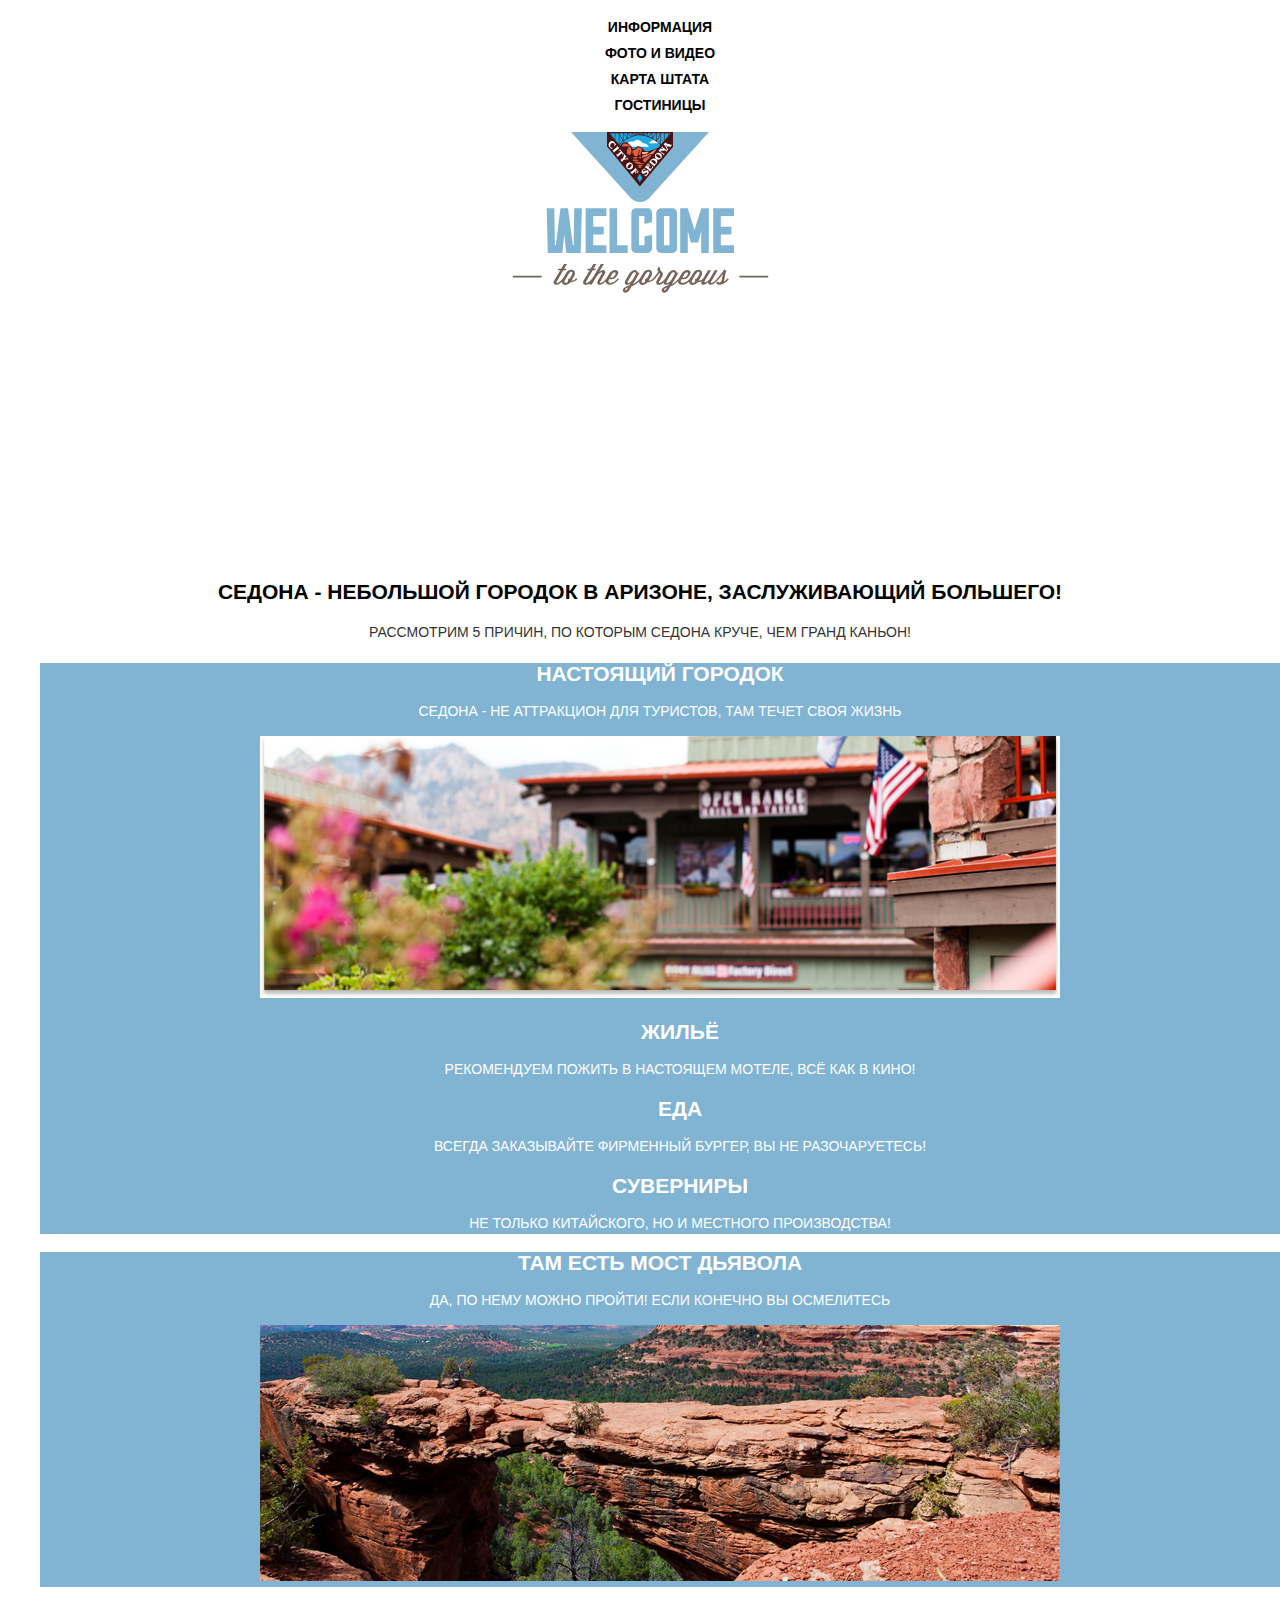
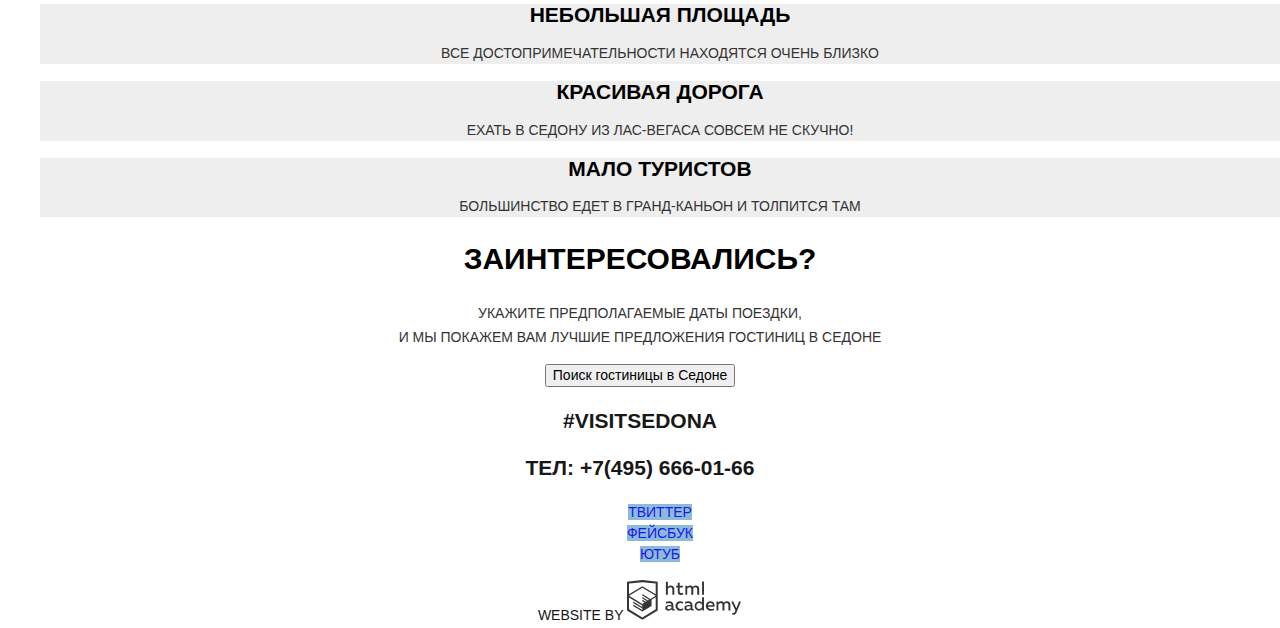
==== index.html @ ed7c3744 "add style file and use it at index page" ====
<!DOCTYPE html>
<html class="page" lang="ru">
  <head>
    <meta charset="utf-8">
    <title>HTML Academy: Седона</title>
    <link rel="stylesheet" type="text/css" href="css/normalize.css">
    <link rel="stylesheet" type="text/css" href="css/style.css">
    <link rel="icon" href="favicon.ico"><!-- 32×32 -->
    <link rel="icon" href="img/favicon/icon.svg" type="image/svg+xml">
    <link rel="apple-touch-icon" href="favicon/apple-touch-icon.png">

  </head>
  <body class="page-body">
    <header class="main-header">
      <nav class="main-navigation">
        <ul class="site-navigation">
          <li><a href="blank.html">Информация</a></li>
          <li><a href="blank.html">Фото и видео</a></li>
          <li><a href="blank.html">Карта штата</a></li>
          <li><a href="catalog.html">Гостиницы</a></li>
        </ul>
      </nav>
      <div class="main-header-logo">
        <img src="img/logo.svg" width="138" height="70" alt="City of Sedona">
      </div>
    </header>
    <main class="container">
      <section class="background">
        <img src="img/welcome.svg" alt="Welcome to gorgeous Sedona" width="457" height="351">
      </section>
      <section class="welcome">
        <h1>Седона - небольшой городок в Аризоне, заслуживающий большего!</h1>
        <p>Рассмотрим 5 причин, по которым Седона круче, чем Гранд Каньон!</p>
      </section>

      <ol class="reasons-list">
        <li class="reason-item reason-item-big">
          <h2>Настоящий городок</h2>
          <p>Седона - не аттракцион для туристов, там течет своя жизнь</p>
          <img src="img/reasons-item1.jpg" alt="Real city" width="800" height="256">
          <ul class="advantages-list">
            <li class="advantage-item">
              <h2>Жильё</h2>
              <p>Рекомендуем пожить в настоящем мотеле, всё как в кино!</p>
            </li>
            <li class="advantage-item">
              <h2>Еда</h2>
              <p>Всегда заказывайте фирменный бургер, вы не разочаруетесь!</p>
            </li>
            <li class="advantage-item">
              <h2>Суверниры</h2>
              <p>Не только китайского, но и местного производства!</p>
            </li>
          </ul>
        </li>
        <li class="reason-item reason-item-big">
          <h2>Там есть мост дьявола</h2>
          <p>Да, по нему можно пройти! Если конечно вы осмелитесь</p>
          <img src="img/reasons-item2.jpg" alt="Devil's bridge" width="800" height="256">
        </li>
        <li class="reason-item reason-item-small">
          <h2>Небольшая площадь</h2>
          <p>Все достопримечательности находятся очень близко</p>
        </li>
        <li class="reason-item reason-item-small">
          <h2>Красивая дорога</h2>
          <p>Ехать в Седону из Лас-Вегаса совсем не скучно!</p>
        </li>
        <li class="reason-item reason-item-small">
          <h2>Мало туристов</h2>
          <p>Большинство едет в Гранд-Каньон и толпится там</p>
        </li>
      </ol>
      <section class="interest">
        <h3>Заинтересовались?</h3>
        <p>Укажите предполагаемые даты поездки,<br>
          и мы покажем вам лучшие предложения гостиниц в Седоне</p>
        <button type="button">Поиск гостиницы в Седоне</button>
      </section>
      <section>
        <!-- Тут будет форма поиска гостиниц и карта -->
      </section>
    </main>
    <footer class="main-footer">
      <div class="contacts">
        <p>#VISITSEDONA</p>
        <p>ТЕЛ: <a class="contacts-phone" href="tel:+74956660166">+7(495) 666-01-66</a></p>
      </div>
      <div class="social-networks">
        <ul>
          <li>
            <a class="social-button" href="blank.html">Твиттер</a>
          </li>
          <li>
            <a class="social-button" href="blank.html">Фейсбук</a>
          </li>
          <li>
            <a class="social-button" href="blank.html">Ютуб</a>
          </li>
        </ul>
      </div>
      <div class="copyright">
        <span>Website by</span>
        <a href="https://htmlacademy.ru/intensive/htmlcss">
          <img src="img/logo-htmlacademy.svg" alt="htmlacademy" width="115" height="41">
        </a>
      </div>
    </footer>
  </body>
</html>
---- css/style.css ----
@font-face {
  font-family: "PT Sans";
  src: local("PT Sans"),
  url("../fonts/PTSans.woff2") format("woff2"),
  url("../fonts/PTSans.woff2") format("woff");
  font-weight: 400;
  font-style: normal;
}

@font-face {
  font-family: "PT Sans";
  src: local("PT Sans Bold"),
  url("../fonts/PTSans-Bold.woff2") format("woff2"),
  url("../fonts/PTSans-Bold.woff") format("woff");
  font-weight: 700;
  font-style: normal;
}

/* Variables */

:root {
  --basic-black: #000000;
  --basic-white: #FFFFFF;
  --basic-text: #333333;
  --basic-light: #81B3D2;
  --basic-disabled: #6A6A6A;
  --basic-neutral: #EEEEEE;
  --button-light-hover: #669EC0;
  --button-light-active: #5496BD;
  --basic-dark: #766357;
  --button-dark-hover: #604E43;
  --button-dark-active: #503E33;
  --basic-extra-dark: #231F20;
  --basic-extra-light: #BDBBBC;
  --basic-icon: #A9A9A9;
  --search-input: #F2F2F2;
  --search-input-hover: #EBEBEB;
  --search-input-focus: #E5E5E5;
  --range-dark: #ABABAB;
  --sort-button: #CACACA;
  --rating-text: #666666;
}


/* Global */

.page-body {
  min-width: 1200px;
  font-family: "PT Sans", Arial, sans-serif;
  font-size: 14px;
  line-height: 21px;
  font-weight: 400;
  text-transform: uppercase;
  text-align: center;
  color: var(--basic-text);
  background-color: var(--basic-white);
}

a {
  text-decoration: none;
}

img {
  max-width: 100%;
  height: auto;
}




/* Main navigation */

.site-navigation {
  list-style: none;
}

.site-navigation a {
  line-height: 26px;
  font-weight: 700;
  color: var(--basic-black);
}

.site-navigation a:hover {
  color: var(--basic-light);
}

.site-navigation a:focus {
  color: var(--basic-black);
  opacity: 30%;
}

/* Welcome */

h1 {
  font-size: 21px;
  line-height: 26px;
  font-weight: 700;
  color: var(--basic-black);
}

.welcome p {
  line-height: 26px;
}

/* Reasons */

h2 {
  font-size: 21px;
  font-weight: 700;
  color: var(--basic-black);
}

.reasons-list, .advantages-list {
  list-style: none;
}

.reason-item-big {
  color: var(--basic-white);
  background-color: var(--basic-light);
}

.reason-item-big h2 {
  color: var(--basic-white);
}

.reason-item-small {
  background-color: var(--basic-neutral);
}

/* Interest */

.interest {
  line-height: 24px;
}

h3 {
  font-size: 30px;
  font-weight: 700;
  color: var(--basic-black);
}

/* Footer */

.main-footer {
  background-color: var(--basic-white);
  opacity: 90%;
}

.contacts {
  font-size: 21px;
  line-height: 26px;
  font-weight: 700;
  color: var(--basic-black);
}

.contacts a {
  color: var(--basic-black);
}

.social-networks ul {
  list-style: none;
}

.social-button {
  background-color: var(--basic-light);
}

.social-button:hover,
.social-button:focus {
  background-color: var(--button-light-hover);
}

.social-button:active {
  background-color: var(--button-light-active);
}


.copyright {
  line-height: 26px;
  color: var(--basic-black);
}
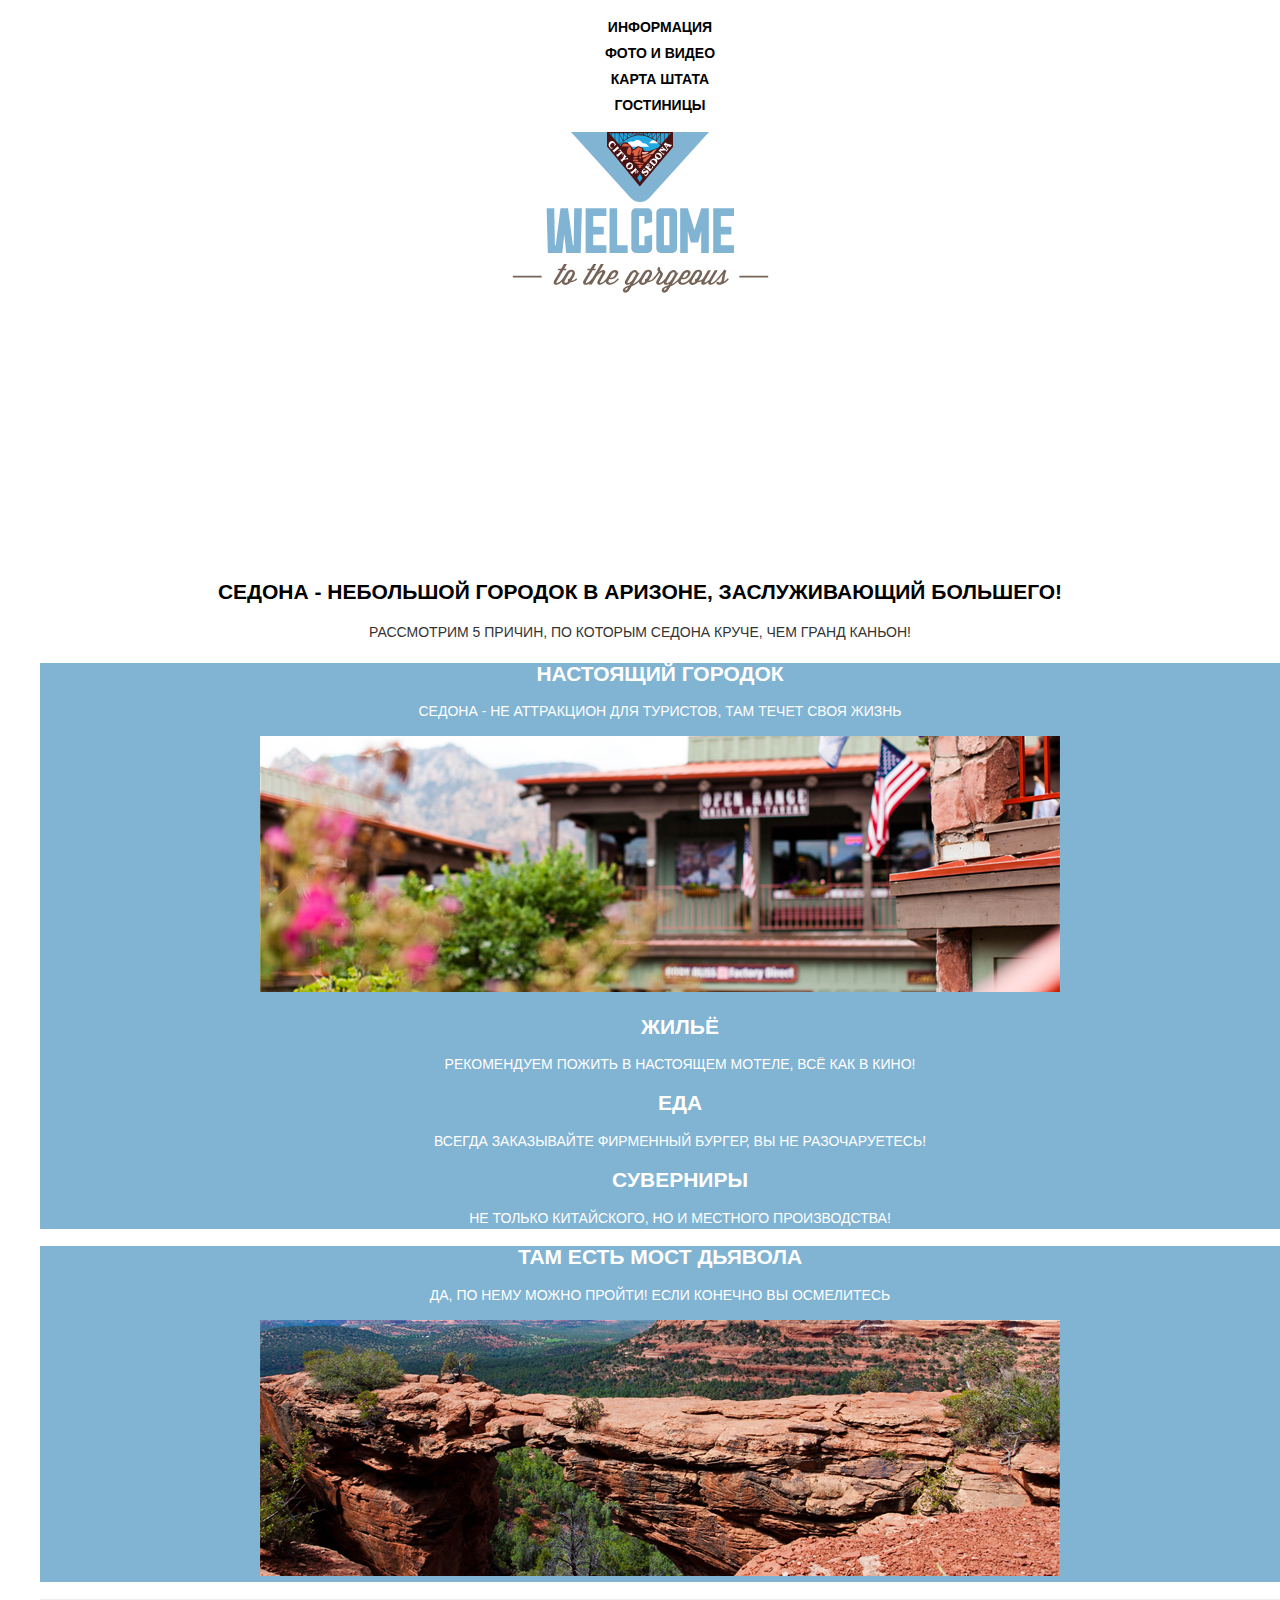
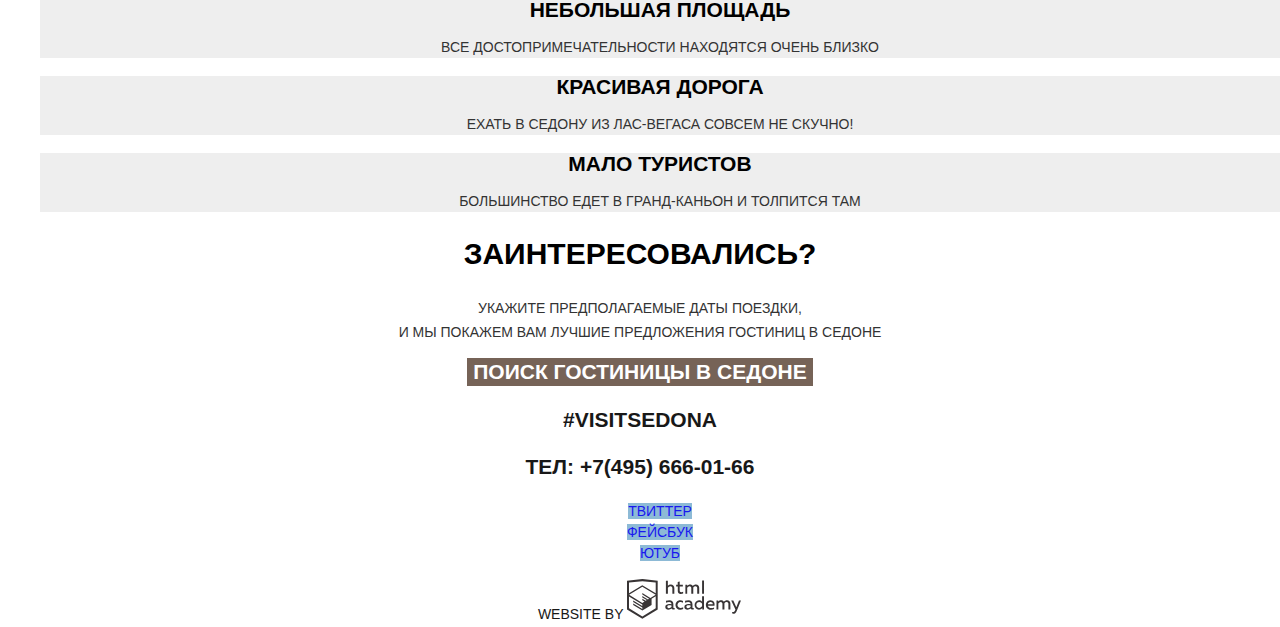
==== commit 6408e715: "add style for button and dark button" ====
--- a/index.html
+++ b/index.html
@@ -75,7 +75,7 @@
         <h3>Заинтересовались?</h3>
         <p>Укажите предполагаемые даты поездки,<br>
           и мы покажем вам лучшие предложения гостиниц в Седоне</p>
-        <button type="button">Поиск гостиницы в Седоне</button>
+        <button class="button button-dark" type="button"><span>Поиск гостиницы в Седоне</span></button>
       </section>
       <section>
         <!-- Тут будет форма поиска гостиниц и карта -->
--- a/css/style.css
+++ b/css/style.css
@@ -80,11 +80,12 @@
   color: var(--basic-black);
 }
 
-.site-navigation a:hover {
+.site-navigation a:hover,
+.site-navigation a:focus {
   color: var(--basic-light);
 }
 
-.site-navigation a:focus {
+.site-navigation a:active {
   color: var(--basic-black);
   opacity: 30%;
 }
@@ -139,6 +140,35 @@
   color: var(--basic-black);
 }
 
+.button {
+  font: inherit;
+  color: var(--basic-white);
+  font-weight: 700;
+  text-transform: uppercase;
+  text-align: center;
+  vertical-align: middle;
+  border: none;
+}
+
+.button-dark {
+  font-size: 21px;
+  line-height: 26px;
+  background-color: var(--basic-dark);
+}
+
+.button-dark:hover,
+.button-dark:focus {
+  background-color: var(--button-dark-hover);
+}
+
+.button-dark:active {
+  background-color: var(--button-dark-active);
+}
+
+.button-dark:active span {
+  opacity: 30%;
+}
+
 /* Footer */
 
 .main-footer {
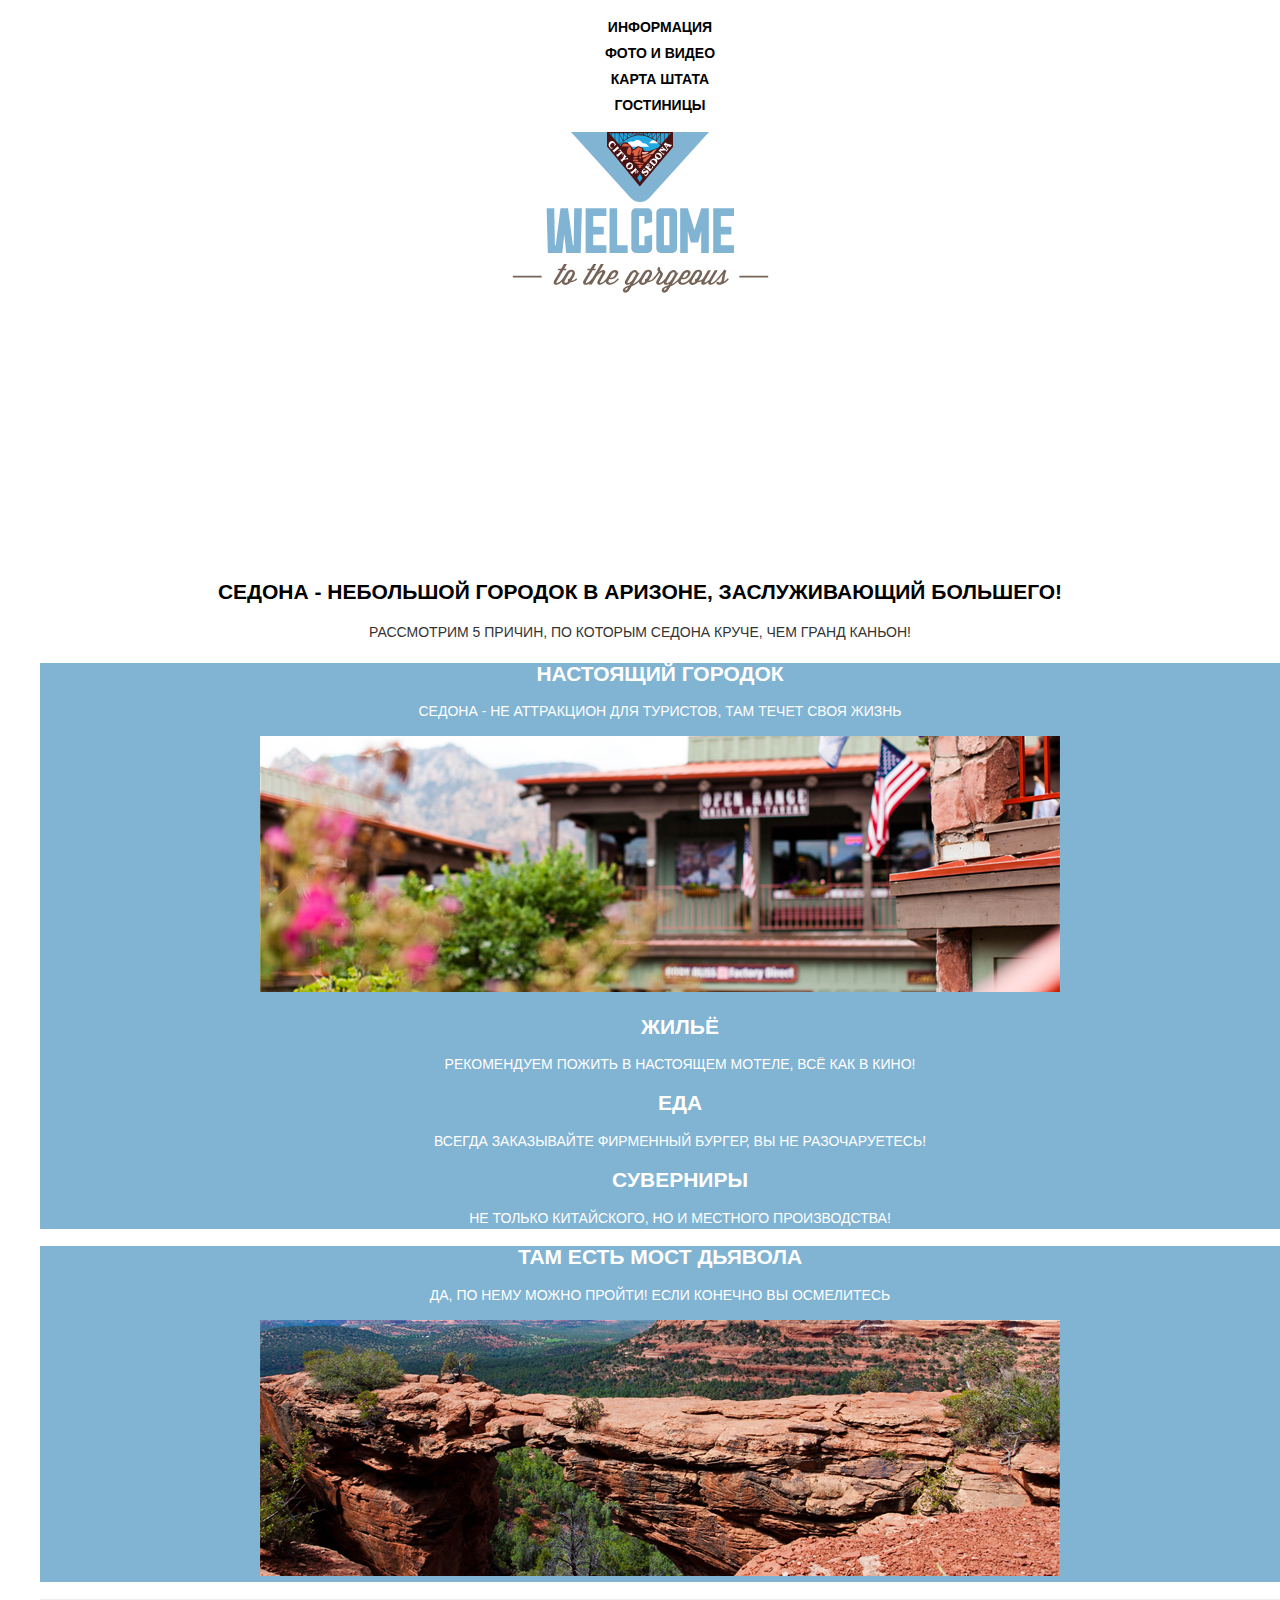
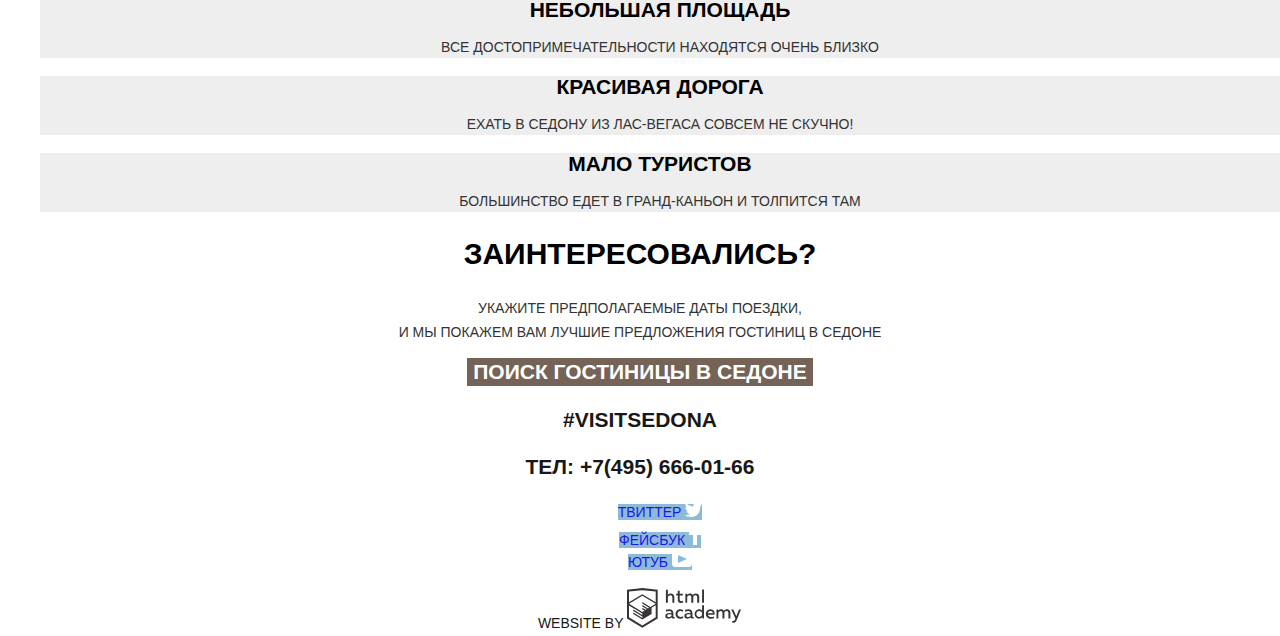
==== commit baa2572d: "try to use svg in social icons" ====
--- a/index.html
+++ b/index.html
@@ -89,13 +89,31 @@
       <div class="social-networks">
         <ul>
           <li>
-            <a class="social-button" href="blank.html">Твиттер</a>
+            <a class="social-button" href="blank.html">
+              <span>Твиттер</span>
+              <!-- <img src="img/icons/twitter.svg" width="17" height="16" alt="Твиттер"> -->
+              <svg width="17" height="16" viewBox="0 0 17 16" fill="none" xmlns="http://www.w3.org/2000/svg">
+                <path d="M10.95 1.14409C12.635 0.648089 13.934 1.41409 14.527 2.32309C15.2 2.09209 15.858 1.84209 16.538 1.61509C16.5249 2.30145 16.2117 2.94761 15.681 3.38309C16.366 3.55309 16.985 2.89209 16.985 2.89209C16.816 3.89209 15.979 4.68009 15.422 4.91609C15.191 11.6661 12.247 16.1331 5.34498 15.9981H4.89898C4.48898 15.9981 0.734977 15.5381 0.000976562 14.1111C2.27198 14.3071 3.89398 13.6891 4.69398 12.9341C3.73398 12.6341 2.01498 12.4571 1.71498 9.98409C2.06398 10.0901 2.27898 10.2121 2.90498 10.1031C1.70498 9.24709 0.373977 8.53009 0.447977 6.33009C0.732977 6.65809 1.51498 6.86609 1.78798 6.80209C1.08498 6.56109 -0.182023 3.44209 0.893977 1.85009C2.71198 3.70409 4.62898 5.45609 8.04598 5.62309C8.25398 3.33009 9.18298 1.79309 10.95 1.14409Z" fill="white"/>
+                </svg>
+            </a>
           </li>
           <li>
-            <a class="social-button" href="blank.html">Фейсбук</a>
+            <a class="social-button" href="blank.html">
+              <span>Фейсбук</span>
+              <!-- <img src="img/icons/facebook.svg" width="12" height="22" alt="Фейсбук"> -->
+              <svg width="12" height="22" viewBox="0 0 12 22" fill="none" xmlns="http://www.w3.org/2000/svg">
+                <path d="M12 4V0H8C5.79086 0 4 1.79086 4 4V8H0V12H4V22H8V12H12V8H8V4H12Z" fill="white"/>
+                </svg>
+            </a>
           </li>
           <li>
-            <a class="social-button" href="blank.html">Ютуб</a>
+            <a class="social-button" href="blank.html">
+              <span>Ютуб</span>
+              <!-- <img src="img/icons/youtube.svg" width="20" height="16" alt="Ютуб"> -->
+              <svg width="20" height="16" viewBox="0 0 20 16" fill="none" xmlns="http://www.w3.org/2000/svg">
+                <path fill-rule="evenodd" clip-rule="evenodd" d="M3 0H17C18.65 0 20 1.35 20 3V13C20 14.65 18.65 16 17 16H3C1.35 16 0 14.65 0 13V3C0 1.35 1.35 0 3 0ZM6.027 4.002V11.998L15.014 8L6.027 4.002Z" fill="white"/>
+                </svg>
+            </a>
           </li>
         </ul>
       </div>
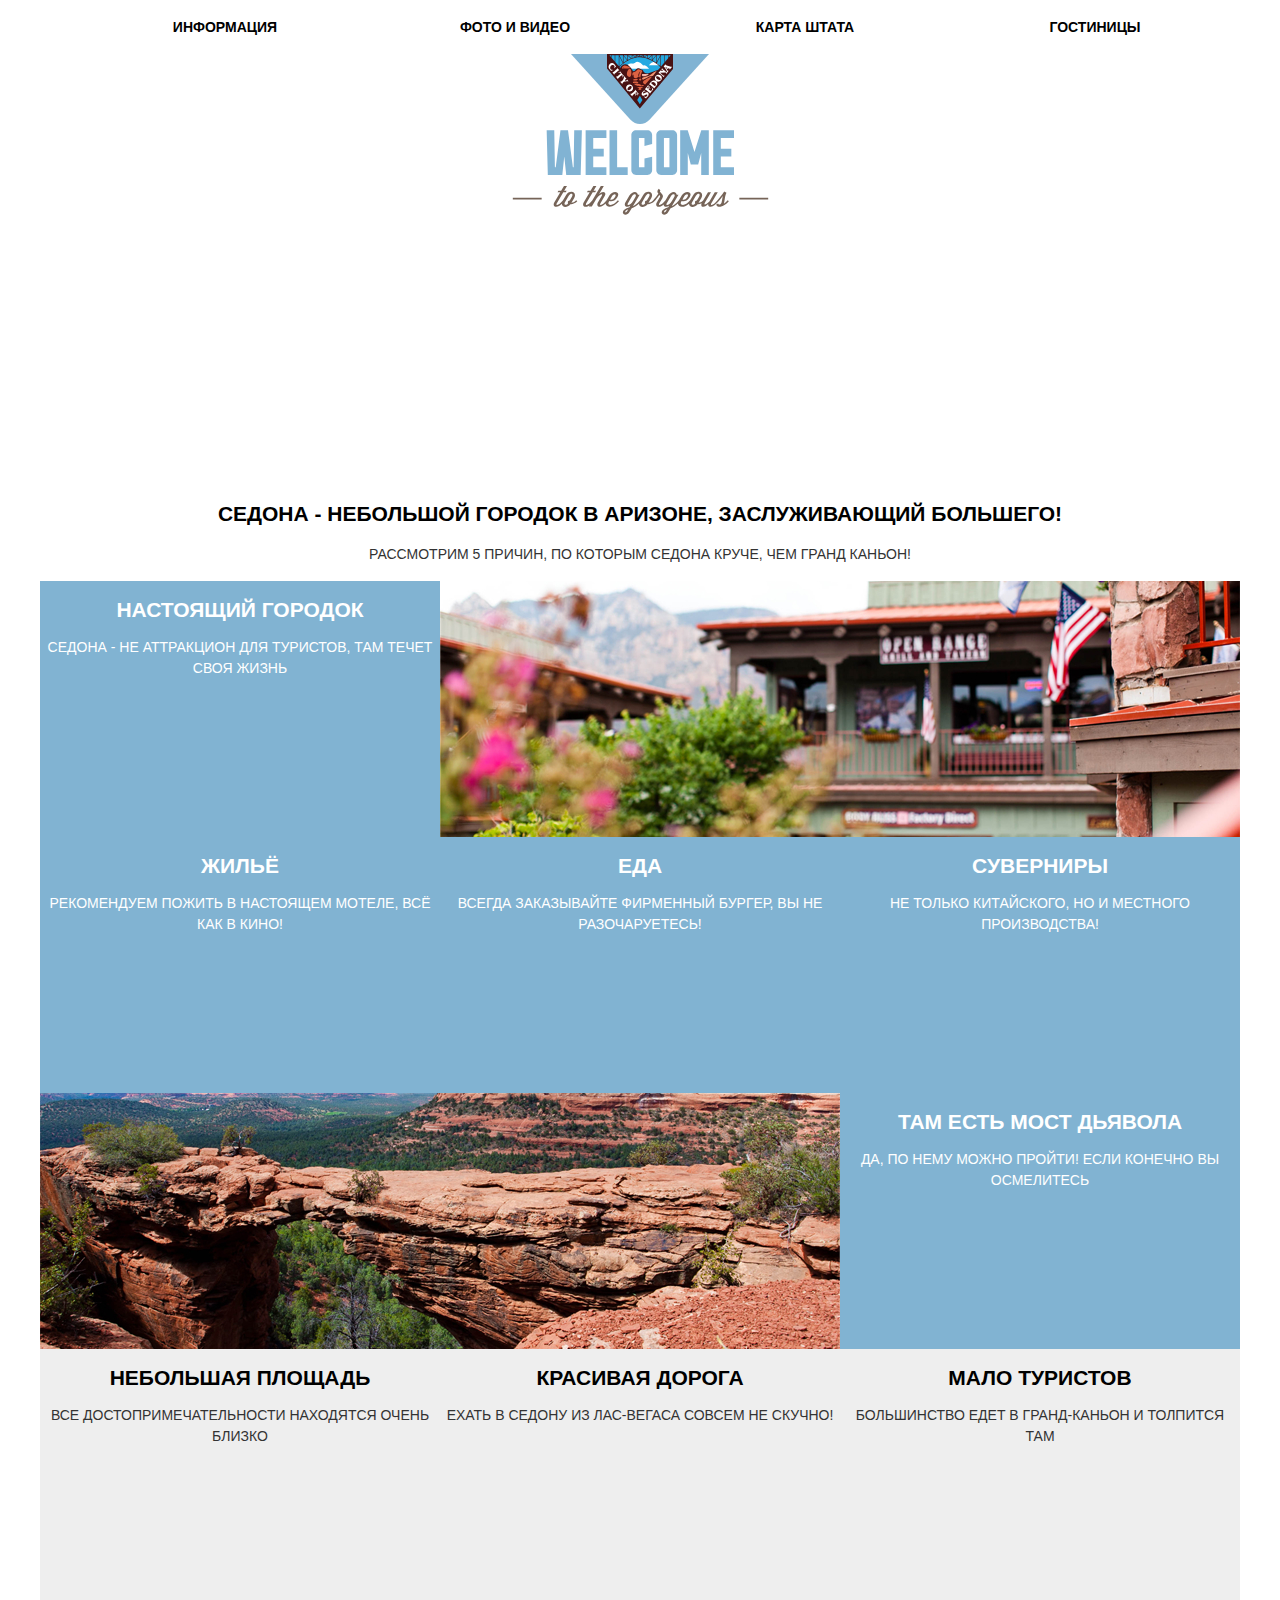
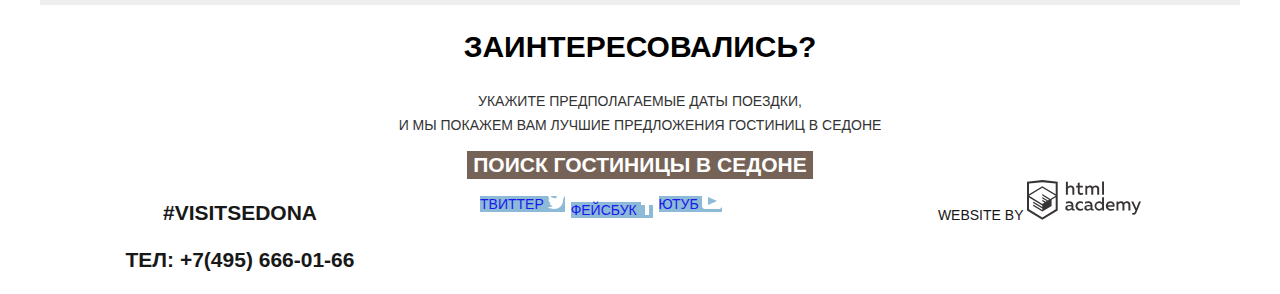
==== commit 1598dd23: "use grid for index" ====
--- a/index.html
+++ b/index.html
@@ -1,18 +1,18 @@
 <!DOCTYPE html>
 <html class="page" lang="ru">
   <head>
-    <meta charset="utf-8">
+    <meta charset="utf-8" />
     <title>HTML Academy: Седона</title>
-    <link rel="stylesheet" type="text/css" href="css/normalize.css">
-    <link rel="stylesheet" type="text/css" href="css/style.css">
-    <link rel="icon" href="favicon.ico"><!-- 32×32 -->
-    <link rel="icon" href="img/favicon/icon.svg" type="image/svg+xml">
-    <link rel="apple-touch-icon" href="favicon/apple-touch-icon.png">
-
+    <link rel="stylesheet" type="text/css" href="css/normalize.css" />
+    <link rel="stylesheet" type="text/css" href="css/style.css" />
+    <link rel="icon" href="favicon.ico" />
+    <!-- 32×32 -->
+    <link rel="icon" href="img/favicon/icon.svg" type="image/svg+xml" />
+    <link rel="apple-touch-icon" href="favicon/apple-touch-icon.png" />
   </head>
   <body class="page-body">
     <header class="main-header">
-      <nav class="main-navigation">
+      <nav class="main-navigation ">
         <ul class="site-navigation">
           <li><a href="blank.html">Информация</a></li>
           <li><a href="blank.html">Фото и видео</a></li>
@@ -21,12 +21,17 @@
         </ul>
       </nav>
       <div class="main-header-logo">
-        <img src="img/logo.svg" width="138" height="70" alt="City of Sedona">
+        <img src="img/logo.svg" width="138" height="70" alt="City of Sedona" />
       </div>
     </header>
     <main class="container">
       <section class="background">
-        <img src="img/welcome.svg" alt="Welcome to gorgeous Sedona" width="457" height="351">
+        <img
+          src="img/welcome.svg"
+          alt="Welcome to gorgeous Sedona"
+          width="457"
+          height="351"
+        />
       </section>
       <section class="welcome">
         <h1>Седона - небольшой городок в Аризоне, заслуживающий большего!</h1>
@@ -34,10 +39,19 @@
       </section>
 
       <ol class="reasons-list">
-        <li class="reason-item reason-item-big">
-          <h2>Настоящий городок</h2>
-          <p>Седона - не аттракцион для туристов, там течет своя жизнь</p>
-          <img src="img/reasons-item1.jpg" alt="Real city" width="800" height="256">
+        <li class="reason-item-big">
+          <div class="reasons-container real-city">
+            <div class="reason-item">
+              <h2>Настоящий городок</h2>
+              <p>Седона - не аттракцион для туристов, там течет своя жизнь</p>
+            </div>
+            <img
+              src="img/reasons-item1.jpg"
+              alt="Real city"
+              width="800"
+              height="256"
+            />
+          </div>
           <ul class="advantages-list">
             <li class="advantage-item">
               <h2>Жильё</h2>
@@ -53,75 +67,132 @@
             </li>
           </ul>
         </li>
-        <li class="reason-item reason-item-big">
-          <h2>Там есть мост дьявола</h2>
-          <p>Да, по нему можно пройти! Если конечно вы осмелитесь</p>
-          <img src="img/reasons-item2.jpg" alt="Devil's bridge" width="800" height="256">
+
+        <li class="reason-item-big reason-item-reverse">
+          <div class="reasons-container devils-bridge">
+            <img
+              src="img/reasons-item2.jpg"
+              alt="Devil's bridge"
+              width="800"
+              height="256"
+            />
+            <div class="reason-item">
+              <h2>Там есть мост дьявола</h2>
+              <p>Да, по нему можно пройти! Если конечно вы осмелитесь</p>
+            </div>
+          </div>
         </li>
-        <li class="reason-item reason-item-small">
-          <h2>Небольшая площадь</h2>
-          <p>Все достопримечательности находятся очень близко</p>
-        </li>
-        <li class="reason-item reason-item-small">
-          <h2>Красивая дорога</h2>
-          <p>Ехать в Седону из Лас-Вегаса совсем не скучно!</p>
-        </li>
-        <li class="reason-item reason-item-small">
-          <h2>Мало туристов</h2>
-          <p>Большинство едет в Гранд-Каньон и толпится там</p>
-        </li>
+        <div class="reasons-container">
+          <li class="reason-item reason-item-small">
+            <h2>Небольшая площадь</h2>
+            <p>Все достопримечательности находятся очень близко</p>
+          </li>
+          <li class="reason-item reason-item-small">
+            <h2>Красивая дорога</h2>
+            <p>Ехать в Седону из Лас-Вегаса совсем не скучно!</p>
+          </li>
+          <li class="reason-item reason-item-small">
+            <h2>Мало туристов</h2>
+            <p>Большинство едет в Гранд-Каньон и толпится там</p>
+          </li>
+        </div>
       </ol>
       <section class="interest">
         <h3>Заинтересовались?</h3>
-        <p>Укажите предполагаемые даты поездки,<br>
-          и мы покажем вам лучшие предложения гостиниц в Седоне</p>
-        <button class="button button-dark" type="button"><span>Поиск гостиницы в Седоне</span></button>
+        <p>
+          Укажите предполагаемые даты поездки,<br />
+          и мы покажем вам лучшие предложения гостиниц в Седоне
+        </p>
+        <button class="button button-dark button-big" type="button">
+          <span>Поиск гостиницы в Седоне</span>
+        </button>
       </section>
       <section>
         <!-- Тут будет форма поиска гостиниц и карта -->
       </section>
     </main>
     <footer class="main-footer">
-      <div class="contacts">
-        <p>#VISITSEDONA</p>
-        <p>ТЕЛ: <a class="contacts-phone" href="tel:+74956660166">+7(495) 666-01-66</a></p>
-      </div>
-      <div class="social-networks">
-        <ul>
-          <li>
-            <a class="social-button" href="blank.html">
-              <span>Твиттер</span>
-              <!-- <img src="img/icons/twitter.svg" width="17" height="16" alt="Твиттер"> -->
-              <svg width="17" height="16" viewBox="0 0 17 16" fill="none" xmlns="http://www.w3.org/2000/svg">
-                <path d="M10.95 1.14409C12.635 0.648089 13.934 1.41409 14.527 2.32309C15.2 2.09209 15.858 1.84209 16.538 1.61509C16.5249 2.30145 16.2117 2.94761 15.681 3.38309C16.366 3.55309 16.985 2.89209 16.985 2.89209C16.816 3.89209 15.979 4.68009 15.422 4.91609C15.191 11.6661 12.247 16.1331 5.34498 15.9981H4.89898C4.48898 15.9981 0.734977 15.5381 0.000976562 14.1111C2.27198 14.3071 3.89398 13.6891 4.69398 12.9341C3.73398 12.6341 2.01498 12.4571 1.71498 9.98409C2.06398 10.0901 2.27898 10.2121 2.90498 10.1031C1.70498 9.24709 0.373977 8.53009 0.447977 6.33009C0.732977 6.65809 1.51498 6.86609 1.78798 6.80209C1.08498 6.56109 -0.182023 3.44209 0.893977 1.85009C2.71198 3.70409 4.62898 5.45609 8.04598 5.62309C8.25398 3.33009 9.18298 1.79309 10.95 1.14409Z" fill="white"/>
+      <div class="container">
+        <div class="contacts">
+          <p>#VISITSEDONA</p>
+          <p>
+            ТЕЛ:
+            <a class="contacts-phone" href="tel:+74956660166"
+              >+7(495) 666-01-66</a
+            >
+          </p>
+        </div>
+        <div class="social-networks">
+          <ul>
+            <li>
+              <a class="social-button" href="blank.html">
+                <span>Твиттер</span>
+                <!-- <img src="img/icons/twitter.svg" width="17" height="16" alt="Твиттер"> -->
+                <svg
+                  width="17"
+                  height="16"
+                  viewBox="0 0 17 16"
+                  fill="none"
+                  xmlns="http://www.w3.org/2000/svg"
+                >
+                  <path
+                    d="M10.95 1.14409C12.635 0.648089 13.934 1.41409 14.527 2.32309C15.2 2.09209 15.858 1.84209 16.538 1.61509C16.5249 2.30145 16.2117 2.94761 15.681 3.38309C16.366 3.55309 16.985 2.89209 16.985 2.89209C16.816 3.89209 15.979 4.68009 15.422 4.91609C15.191 11.6661 12.247 16.1331 5.34498 15.9981H4.89898C4.48898 15.9981 0.734977 15.5381 0.000976562 14.1111C2.27198 14.3071 3.89398 13.6891 4.69398 12.9341C3.73398 12.6341 2.01498 12.4571 1.71498 9.98409C2.06398 10.0901 2.27898 10.2121 2.90498 10.1031C1.70498 9.24709 0.373977 8.53009 0.447977 6.33009C0.732977 6.65809 1.51498 6.86609 1.78798 6.80209C1.08498 6.56109 -0.182023 3.44209 0.893977 1.85009C2.71198 3.70409 4.62898 5.45609 8.04598 5.62309C8.25398 3.33009 9.18298 1.79309 10.95 1.14409Z"
+                    fill="white"
+                  />
                 </svg>
-            </a>
-          </li>
-          <li>
-            <a class="social-button" href="blank.html">
-              <span>Фейсбук</span>
-              <!-- <img src="img/icons/facebook.svg" width="12" height="22" alt="Фейсбук"> -->
-              <svg width="12" height="22" viewBox="0 0 12 22" fill="none" xmlns="http://www.w3.org/2000/svg">
-                <path d="M12 4V0H8C5.79086 0 4 1.79086 4 4V8H0V12H4V22H8V12H12V8H8V4H12Z" fill="white"/>
+              </a>
+            </li>
+            <li>
+              <a class="social-button" href="blank.html">
+                <span>Фейсбук</span>
+                <!-- <img src="img/icons/facebook.svg" width="12" height="22" alt="Фейсбук"> -->
+                <svg
+                  width="12"
+                  height="22"
+                  viewBox="0 0 12 22"
+                  fill="none"
+                  xmlns="http://www.w3.org/2000/svg"
+                >
+                  <path
+                    d="M12 4V0H8C5.79086 0 4 1.79086 4 4V8H0V12H4V22H8V12H12V8H8V4H12Z"
+                    fill="white"
+                  />
                 </svg>
-            </a>
-          </li>
-          <li>
-            <a class="social-button" href="blank.html">
-              <span>Ютуб</span>
-              <!-- <img src="img/icons/youtube.svg" width="20" height="16" alt="Ютуб"> -->
-              <svg width="20" height="16" viewBox="0 0 20 16" fill="none" xmlns="http://www.w3.org/2000/svg">
-                <path fill-rule="evenodd" clip-rule="evenodd" d="M3 0H17C18.65 0 20 1.35 20 3V13C20 14.65 18.65 16 17 16H3C1.35 16 0 14.65 0 13V3C0 1.35 1.35 0 3 0ZM6.027 4.002V11.998L15.014 8L6.027 4.002Z" fill="white"/>
+              </a>
+            </li>
+            <li>
+              <a class="social-button" href="blank.html">
+                <span>Ютуб</span>
+                <!-- <img src="img/icons/youtube.svg" width="20" height="16" alt="Ютуб"> -->
+                <svg
+                  width="20"
+                  height="16"
+                  viewBox="0 0 20 16"
+                  fill="none"
+                  xmlns="http://www.w3.org/2000/svg"
+                >
+                  <path
+                    fill-rule="evenodd"
+                    clip-rule="evenodd"
+                    d="M3 0H17C18.65 0 20 1.35 20 3V13C20 14.65 18.65 16 17 16H3C1.35 16 0 14.65 0 13V3C0 1.35 1.35 0 3 0ZM6.027 4.002V11.998L15.014 8L6.027 4.002Z"
+                    fill="white"
+                  />
                 </svg>
-            </a>
-          </li>
-        </ul>
-      </div>
-      <div class="copyright">
-        <span>Website by</span>
-        <a href="https://htmlacademy.ru/intensive/htmlcss">
-          <img src="img/logo-htmlacademy.svg" alt="htmlacademy" width="115" height="41">
-        </a>
+              </a>
+            </li>
+          </ul>
+        </div>
+        <div class="copyright">
+          <span>Website by</span>
+          <a href="https://htmlacademy.ru/intensive/htmlcss">
+            <img
+              src="img/logo-htmlacademy.svg"
+              alt="htmlacademy"
+              width="115"
+              height="41"
+            />
+          </a>
+        </div>
       </div>
     </footer>
   </body>
--- a/css/style.css
+++ b/css/style.css
@@ -33,19 +33,27 @@
   --basic-extra-dark: #231F20;
   --basic-extra-light: #BDBBBC;
   --basic-icon: #A9A9A9;
-  --search-input: #F2F2F2;
+  --input-background: #F2F2F2;
   --search-input-hover: #EBEBEB;
   --search-input-focus: #E5E5E5;
   --range-dark: #ABABAB;
   --sort-button: #CACACA;
   --rating-text: #666666;
+  --rgb-basic-black: 0, 0, 0;
+}
+
+
+/* Grid */
+
+.page {
+  height: 100%;
 }
 
 
 /* Global */
 
 .page-body {
-  min-width: 1200px;
+  width: 1200px;
   font-family: "PT Sans", Arial, sans-serif;
   font-size: 14px;
   line-height: 21px;
@@ -54,6 +62,12 @@
   text-align: center;
   color: var(--basic-text);
   background-color: var(--basic-white);
+  min-height: 100%;
+  display: grid;
+  grid-template-rows: min-content 1fr min-content;
+  align-content: start;
+  margin: 0 auto;
+  padding: 0;
 }
 
 a {
@@ -65,13 +79,17 @@
   height: auto;
 }
 
-
-
-
 /* Main navigation */
 
+/* .main-header .container {
+  display: grid;
+  grid-template-columns: 1fr 1fr 1fr 1fr;
+} */
+
 .site-navigation {
   list-style: none;
+  display: grid;
+  grid-template-columns: 1fr 1fr 1fr 1fr;
 }
 
 .site-navigation a {
@@ -90,6 +108,10 @@
   opacity: 30%;
 }
 
+.main-header-logo {
+  justify-self: center;
+}
+
 /* Welcome */
 
 h1 {
@@ -105,6 +127,34 @@
 
 /* Reasons */
 
+.reasons-container {
+  display: grid;
+  grid-template-columns: 1fr 1fr 1fr;
+}
+
+.real-city {
+  display: grid;
+  grid-template-columns: 1fr 2fr;
+}
+
+.devils-bridge {
+  display: grid;
+  grid-template-columns: 2fr 1fr;
+}
+
+.advantages-list {
+  display: grid;
+  grid-template-columns: repeat(3, 1fr);
+  padding: 0;
+  margin: 0;
+  text-align: center;
+}
+
+.reason-item, .advantage-item {
+  width: 400px;
+  height: 256px;
+}
+
 h2 {
   font-size: 21px;
   font-weight: 700;
@@ -113,6 +163,8 @@
 
 .reasons-list, .advantages-list {
   list-style: none;
+  padding: 0;
+  margin: 0;
 }
 
 .reason-item-big {
@@ -150,9 +202,12 @@
   border: none;
 }
 
+.button-big {
+  font-size: 21px;
+  line-height: 26px;
+}
+
 .button-dark {
-  font-size: 21px;
-  line-height: 26px;
   background-color: var(--basic-dark);
 }
 
@@ -169,7 +224,38 @@
   opacity: 30%;
 }
 
+.button-light {
+  background: var(--basic-light);
+}
+
+.button-light:hover,
+.button-light:focus {
+  background-color: var(--button-light-hover);
+}
+
+.button-light:active {
+  background-color: var(--button-light-active);
+}
+
+.button-light:active span {
+  opacity: 30%;
+}
+
+.button-filter {
+  font-weight: 400;
+  background-color: transparent;
+  border: 2px solid var(--basic-white);
+  border-radius: 2px;
+}
+
+
+
 /* Footer */
+
+.main-footer .container {
+  display: grid;
+  grid-template-columns: 1fr 400px 1fr;
+}
 
 .main-footer {
   background-color: var(--basic-white);
@@ -189,6 +275,10 @@
 
 .social-networks ul {
   list-style: none;
+  display: grid;
+  grid-template-columns: repeat(3, max-content);
+  text-align: center;
+  column-gap: 6px;
 }
 
 .social-button {
@@ -209,3 +299,89 @@
   line-height: 26px;
   color: var(--basic-black);
 }
+
+/* Filter */
+
+.filter {
+  color: var(--basic-white);
+  background-color: var(--basic-extra-light);
+}
+
+.filter-list {
+  list-style: none;
+}
+
+.filter legend {
+  font-size: 16px;
+  font-weight: 700;
+}
+
+.filter-form fieldset {
+  border-style: none;
+}
+
+
+
+/* Search result */
+
+.search-results .title {
+  font-size: 21px;
+  line-height: 26px;
+  font-weight: 700;
+}
+
+.search-results {
+  font-size: 12px;
+  line-height: 18px;
+}
+
+.sort-list {
+  list-style: none;
+}
+
+.sort-item a.active {
+  color: var(--basic-light);
+  border-bottom-color: transparent;
+}
+
+.sort-item a {
+  color: rgba(var(--rgb-basic-black), 0.3);
+  border-bottom: 1px dotted var(--basic-light);
+}
+
+.sort-item a:hover,
+.sort-item a:focus {
+  color: var(---basic-light);
+}
+
+.sort a:active {
+  color: var(--basic-black);
+  border-bottom-color: transparent;
+}
+
+.order-list {
+  list-style: none;
+}
+
+.results-list {
+  list-style: none;
+}
+
+a.title {
+  color: var(--basic-black);
+}
+
+a.title:hover,
+a.title:focus {
+  color: var(--basic-light);
+}
+
+a.title:active {
+  color: var(--basic-black);
+  opacity: 0.3;
+}
+
+.rating {
+  color: var(--rating-text);
+  background-color: var(--input-background);
+}
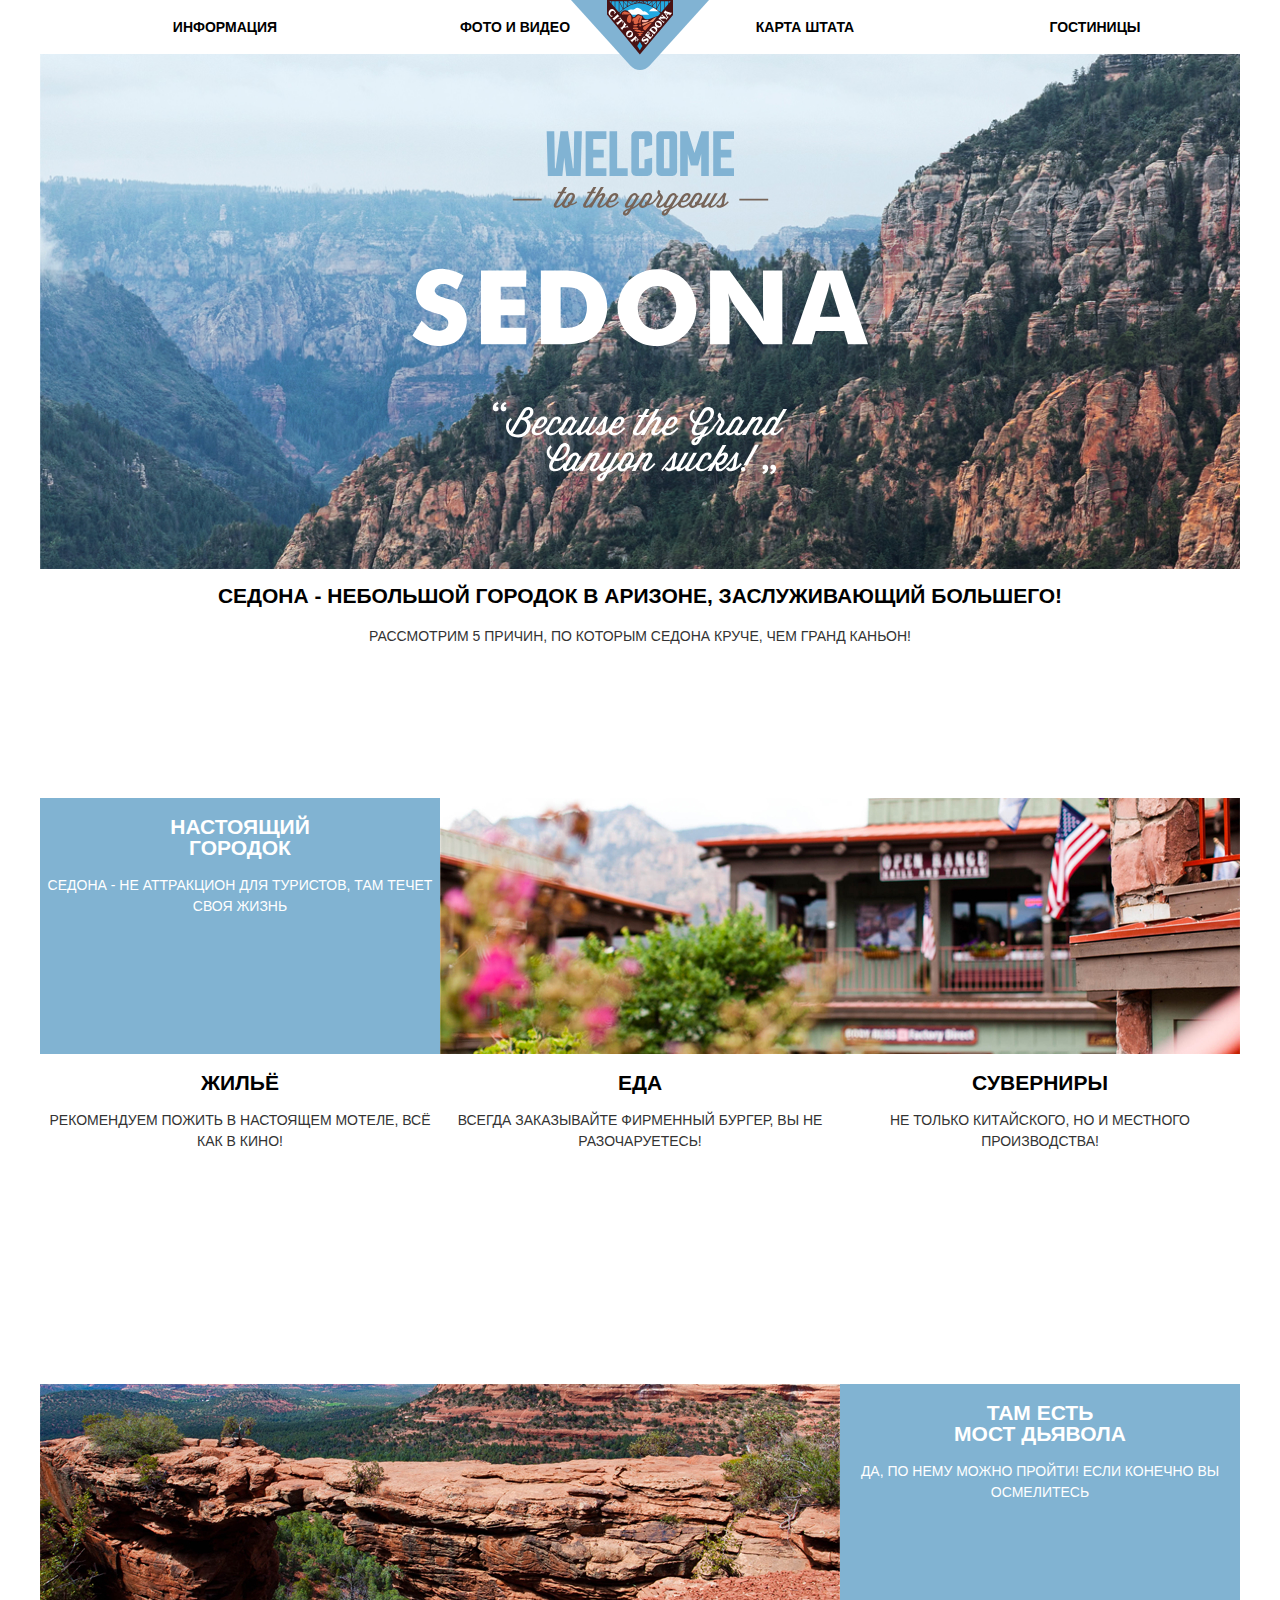
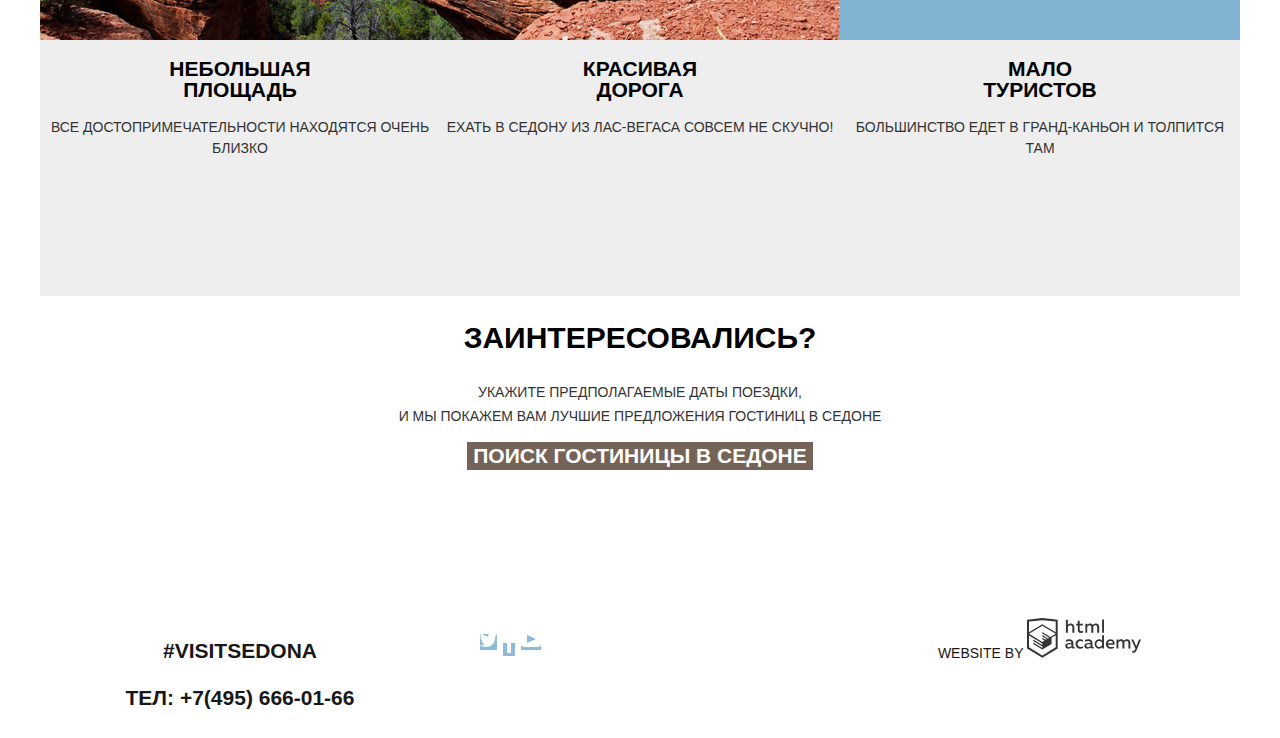
==== commit 3940c317: "some fix" ====
--- a/index.html
+++ b/index.html
@@ -42,8 +42,8 @@
         <li class="reason-item-big">
           <div class="reasons-container real-city">
             <div class="reason-item">
-              <h2>Настоящий городок</h2>
-              <p>Седона - не аттракцион для туристов, там течет своя жизнь</p>
+              <h2 class="light-title">Настоящий<br> городок</h2>
+              <p class="light-text">Седона - не аттракцион для туристов, там течет своя жизнь</p>
             </div>
             <img
               src="img/reasons-item1.jpg"
@@ -54,15 +54,15 @@
           </div>
           <ul class="advantages-list">
             <li class="advantage-item">
-              <h2>Жильё</h2>
+              <h2 class="advantage-title">Жильё</h2>
               <p>Рекомендуем пожить в настоящем мотеле, всё как в кино!</p>
             </li>
             <li class="advantage-item">
-              <h2>Еда</h2>
+              <h2 class="advantage-title">Еда</h2>
               <p>Всегда заказывайте фирменный бургер, вы не разочаруетесь!</p>
             </li>
             <li class="advantage-item">
-              <h2>Суверниры</h2>
+              <h2 class="advantage-title">Суверниры</h2>
               <p>Не только китайского, но и местного производства!</p>
             </li>
           </ul>
@@ -77,22 +77,22 @@
               height="256"
             />
             <div class="reason-item">
-              <h2>Там есть мост дьявола</h2>
-              <p>Да, по нему можно пройти! Если конечно вы осмелитесь</p>
+              <h2 class="light-title">Там есть<br> мост дьявола</h2>
+              <p class="light-text">Да, по нему можно пройти! Если конечно вы осмелитесь</p>
             </div>
           </div>
         </li>
         <div class="reasons-container">
           <li class="reason-item reason-item-small">
-            <h2>Небольшая площадь</h2>
+            <h2>Небольшая<br> площадь</h2>
             <p>Все достопримечательности находятся очень близко</p>
           </li>
           <li class="reason-item reason-item-small">
-            <h2>Красивая дорога</h2>
+            <h2>Красивая<br> дорога</h2>
             <p>Ехать в Седону из Лас-Вегаса совсем не скучно!</p>
           </li>
           <li class="reason-item reason-item-small">
-            <h2>Мало туристов</h2>
+            <h2>Мало<br> туристов</h2>
             <p>Большинство едет в Гранд-Каньон и толпится там</p>
           </li>
         </div>
@@ -126,7 +126,7 @@
           <ul>
             <li>
               <a class="social-button" href="blank.html">
-                <span>Твиттер</span>
+                <span class="visually-hidden">Твиттер</span>
                 <!-- <img src="img/icons/twitter.svg" width="17" height="16" alt="Твиттер"> -->
                 <svg
                   width="17"
@@ -144,7 +144,7 @@
             </li>
             <li>
               <a class="social-button" href="blank.html">
-                <span>Фейсбук</span>
+                <span class="visually-hidden">Фейсбук</span>
                 <!-- <img src="img/icons/facebook.svg" width="12" height="22" alt="Фейсбук"> -->
                 <svg
                   width="12"
@@ -162,7 +162,7 @@
             </li>
             <li>
               <a class="social-button" href="blank.html">
-                <span>Ютуб</span>
+                <span class="visually-hidden">Ютуб</span>
                 <!-- <img src="img/icons/youtube.svg" width="20" height="16" alt="Ютуб"> -->
                 <svg
                   width="20"
--- a/css/style.css
+++ b/css/style.css
@@ -79,6 +79,19 @@
   height: auto;
 }
 
+.visually-hidden {
+  position: absolute;
+  width: 1px;
+  height: 1px;
+  margin: -1px;
+  border: 0;
+  padding: 0;
+  white-space: nowrap;
+  clip-path: inset(100%);
+  clip: rect(0 0 0 0);
+  overflow: hidden;
+}
+
 /* Main navigation */
 
 /* .main-header .container {
@@ -109,10 +122,25 @@
 }
 
 .main-header-logo {
-  justify-self: center;
+  position: absolute;
+  top: 0;
+  left: 50%;
+  transform: translateX(-50%);
 }
 
 /* Welcome */
+
+.background {
+  background-color: var(--basic-neutral);
+  padding: 77px 0 81px;
+  background-image: url(../img/background-photo.jpg);
+  background-repeat: no-repeat;
+  background-size: cover;
+}
+
+.welcome {
+  min-height: 215px;
+}
 
 h1 {
   font-size: 21px;
@@ -148,11 +176,17 @@
   padding: 0;
   margin: 0;
   text-align: center;
-}
-
-.reason-item, .advantage-item {
+  background-color: var(--basic-white);
+}
+
+.reason-item {
   width: 400px;
-  height: 256px;
+  min-height: 256px;
+}
+
+.advantage-item {
+  width: 400px;
+  min-height: 330px;
 }
 
 h2 {
@@ -168,22 +202,31 @@
 }
 
 .reason-item-big {
+  background-color: var(--basic-light);
+}
+
+h2.light-title {
   color: var(--basic-white);
-  background-color: var(--basic-light);
-}
-
-.reason-item-big h2 {
+}
+
+p.light-text {
   color: var(--basic-white);
 }
+
+
+
 
 .reason-item-small {
   background-color: var(--basic-neutral);
 }
 
+
+
 /* Interest */
 
 .interest {
   line-height: 24px;
+  min-height: 291px;
 }
 
 h3 {
@@ -258,6 +301,7 @@
 }
 
 .main-footer {
+  min-height: 121px;
   background-color: var(--basic-white);
   opacity: 90%;
 }
@@ -283,6 +327,8 @@
 
 .social-button {
   background-color: var(--basic-light);
+  width: 46px;
+  height: 48px;
 }
 
 .social-button:hover,
@@ -294,11 +340,11 @@
   background-color: var(--button-light-active);
 }
 
-
 .copyright {
   line-height: 26px;
   color: var(--basic-black);
 }
+
 
 /* Filter */
 
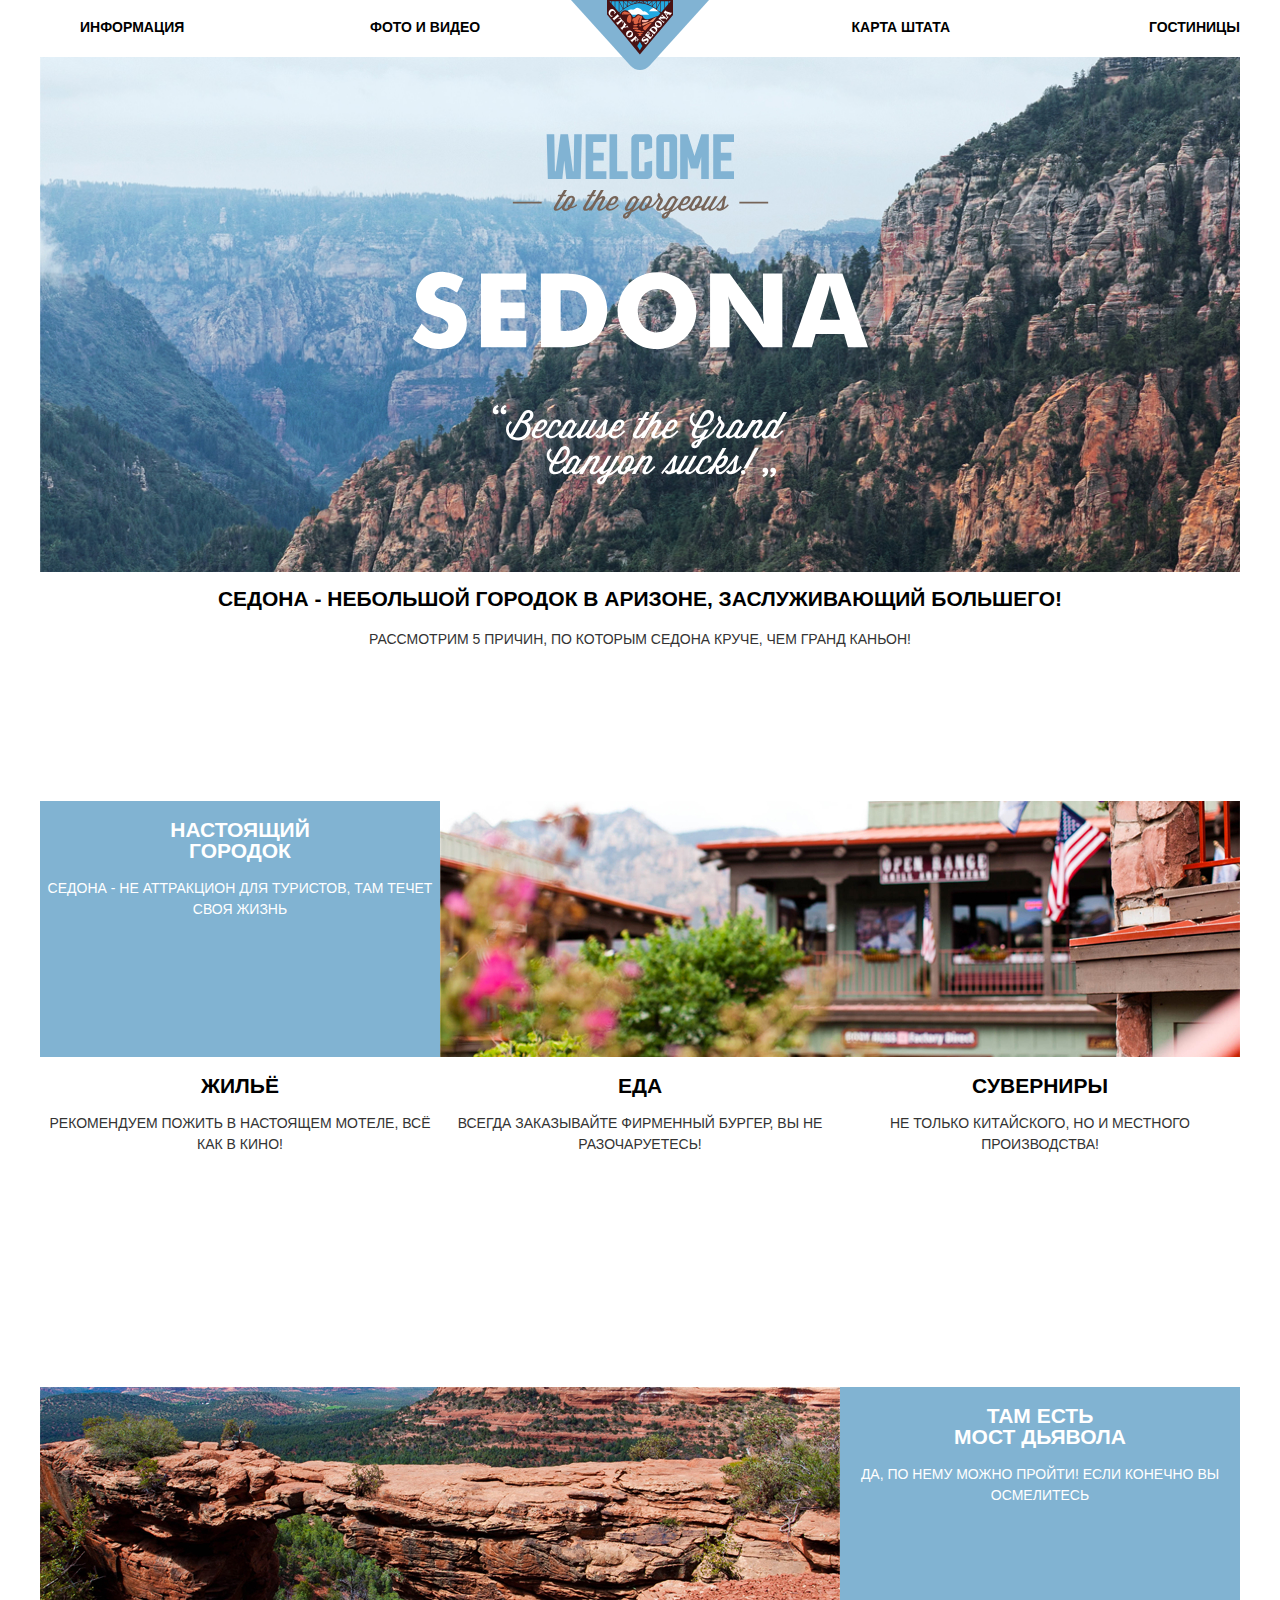
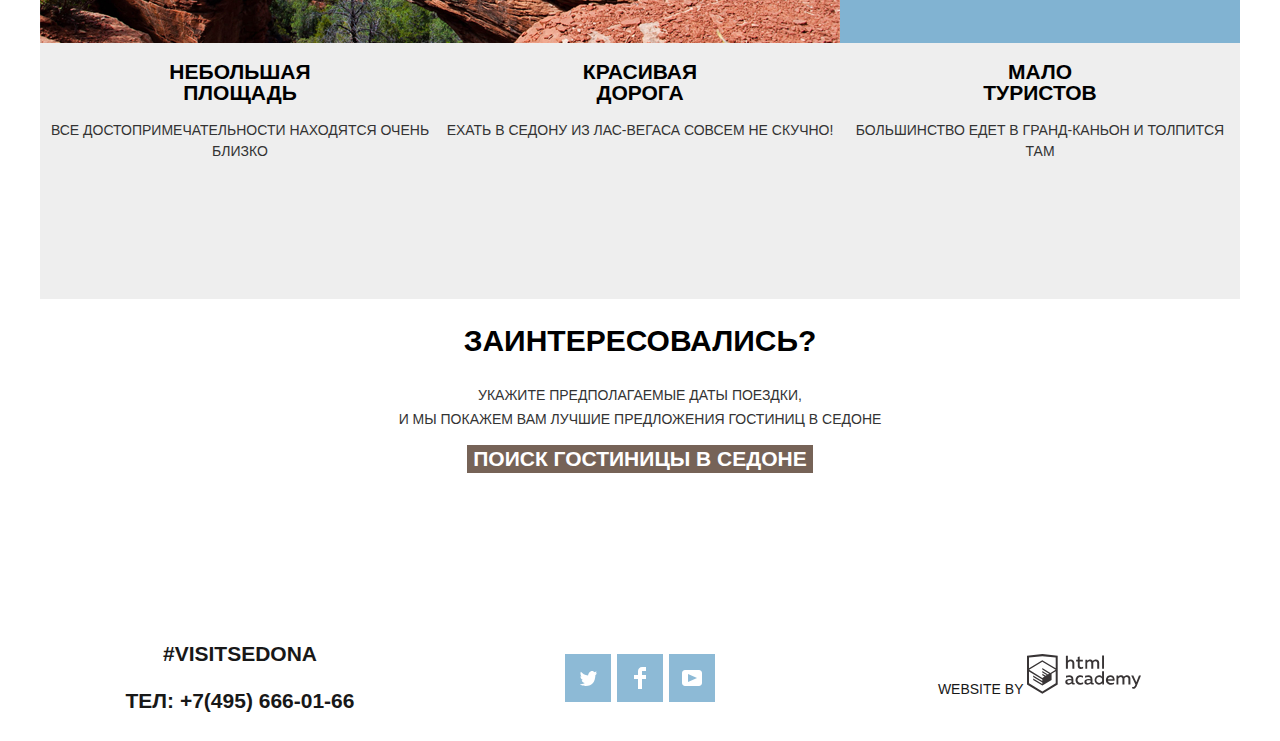
==== commit 288fa4ee: "last fix, I hope" ====
--- a/index.html
+++ b/index.html
@@ -82,7 +82,7 @@
             </div>
           </div>
         </li>
-        <div class="reasons-container">
+        <ul class="reasons-list reasons-container">
           <li class="reason-item reason-item-small">
             <h2>Небольшая<br> площадь</h2>
             <p>Все достопримечательности находятся очень близко</p>
@@ -95,7 +95,7 @@
             <h2>Мало<br> туристов</h2>
             <p>Большинство едет в Гранд-Каньон и толпится там</p>
           </li>
-        </div>
+        </ul>
       </ol>
       <section class="interest">
         <h3>Заинтересовались?</h3>
--- a/css/style.css
+++ b/css/style.css
@@ -99,10 +99,20 @@
   grid-template-columns: 1fr 1fr 1fr 1fr;
 } */
 
+.main-header {
+  min-height: 57px;
+}
+
 .site-navigation {
   list-style: none;
   display: grid;
   grid-template-columns: 1fr 1fr 1fr 1fr;
+  text-align: left;
+}
+
+.site-navigation li:last-child,
+.site-navigation li:nth-last-child(2) {
+  text-align: right;
 }
 
 .site-navigation a {
@@ -173,6 +183,7 @@
 .advantages-list {
   display: grid;
   grid-template-columns: repeat(3, 1fr);
+  /* display: contents; */
   padding: 0;
   margin: 0;
   text-align: center;
@@ -298,6 +309,7 @@
 .main-footer .container {
   display: grid;
   grid-template-columns: 1fr 400px 1fr;
+  align-items: center;
 }
 
 .main-footer {
@@ -323,12 +335,24 @@
   grid-template-columns: repeat(3, max-content);
   text-align: center;
   column-gap: 6px;
+  margin: 0px;
+  padding: 0px;
+}
+
+.social-networks {
+  margin: auto;
 }
 
 .social-button {
   background-color: var(--basic-light);
+  display: block;
   width: 46px;
   height: 48px;
+
+  text-align: center;
+  display: flex;
+  justify-content: center;
+  align-items: center;
 }
 
 .social-button:hover,
@@ -345,12 +369,16 @@
   color: var(--basic-black);
 }
 
+/* Catalog */
+
+
 
 /* Filter */
 
 .filter {
   color: var(--basic-white);
   background-color: var(--basic-extra-light);
+  min-height: 217px;
 }
 
 .filter-list {
